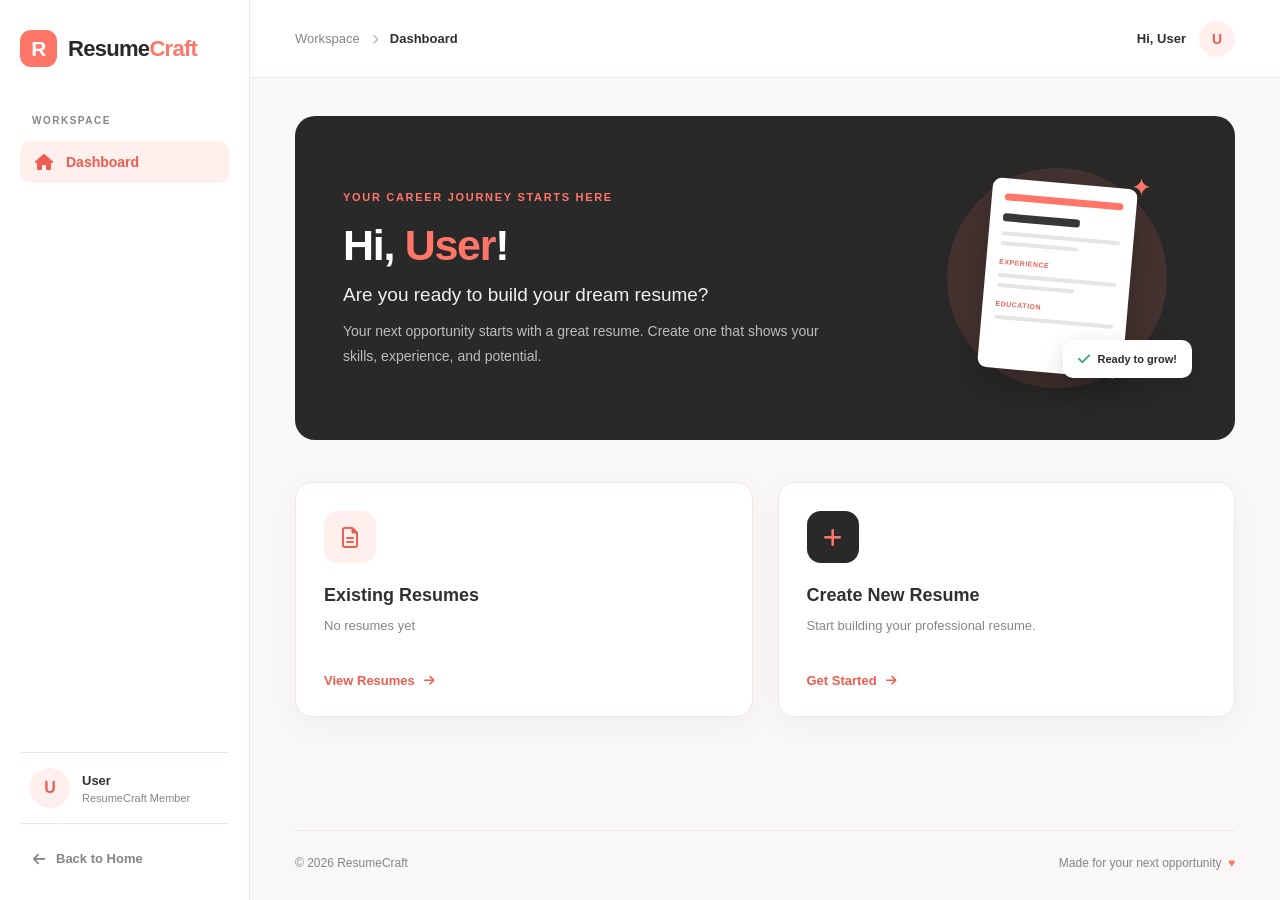
==== dashbord.html @ f927bc64 "Add files via upload" ====
<!DOCTYPE html>
<html lang="en">
<head>
    <meta charset="UTF-8">
    <meta name="viewport" content="width=device-width, initial-scale=1.0">
    <title>Dashboard | ResumeCraft</title>

    <!-- Apply saved theme before displaying the page -->

    <script src="theme.js"></script>
    <link rel="stylesheet" href="dashboard.css">
    <link rel="stylesheet"
          href="https://cdnjs.cloudflare.com/ajax/libs/font-awesome/6.5.2/css/all.min.css">

</head>
<body>

<div class="dashboard">

    <!-- LEFT VERTICAL NAVIGATION -->
    <aside class="sidebar" id="sidebar">

        <a href="index.html" class="logo">
            <span class="logo-icon">R</span>
            <span>Resume<span class="coral-text">Craft</span></span>
        </a>

        <p class="nav-heading">WORKSPACE</p>

        <nav class="navigation">
            <a href="dashboard.html" class="nav-link active">
                <i class="fa-solid fa-house"></i>
                <span>Dashboard</span>
            </a>

        
            </a>
        </nav>

        <div class="sidebar-bottom">

            <div class="sidebar-user">
                <div class="avatar" id="sidebarAvatar">U</div>
                <div class="sidebar-user-info">
                    <strong id="sidebarName">User</strong>
                    <span>ResumeCraft Member</span>
                </div>
            </div>

            <a href="index.html" class="back-home">
                <i class="fa-solid fa-arrow-left"></i>
                Back to Home
            </a>
        </div>
    </aside>

    <!-- RIGHT CONTENT AREA -->
    <main class="main-content">

        <header class="topbar">
            <button id="menuToggle" class="menu-toggle"
                    type="button" aria-label="Open navigation">
                <i class="fa-solid fa-bars"></i>
            </button>

            <div class="breadcrumb">
                <span>Workspace</span>
                <i class="fa-solid fa-chevron-right"></i>
                <strong>Dashboard</strong>
            </div>

            <div class="topbar-user">
                <span id="topbarName">Welcome!</span>
                <div class="avatar small-avatar" id="topbarAvatar">U</div>
            </div>
        </header>

        <div class="page-content">

            <!-- WELCOME HERO -->
            <section class="hero">
                <div class="hero-content">
                    <span class="eyebrow">YOUR CAREER JOURNEY STARTS HERE</span>

                    <h1>
                        Hi, <span id="welcomeName">there</span>!
                    </h1>

                    <h2>Are you ready to build your dream resume?</h2>

                    <p>
                        Your next opportunity starts with a great resume.
                        Create one that shows your skills, experience, and potential.
                    </p>
               </div>

                <div class="hero-art" aria-hidden="true">
                    <div class="hero-circle"></div>

                    <div class="resume-illustration">
                        <div class="illustration-header"></div>
                        <div class="illustration-title"></div>
                        <div class="illustration-line"></div>
                        <div class="illustration-line short"></div>
                        <div class="illustration-section">EXPERIENCE</div>
                        <div class="illustration-line"></div>
                        <div class="illustration-line short"></div>
                        <div class="illustration-section">EDUCATION</div>
                        <div class="illustration-line"></div>
                    </div>

                    <div class="floating-check">
                        <i class="fa-solid fa-check"></i>
                        Ready to grow!
                    </div>

                    <span class="hero-sparkle">✦</span>
                </div>
            </section>


            <section class="resume-grid" id="resumeGrid">

                
<div class="resume-options">

    <!-- EXISTING RESUMES -->
    <a href="my-resume.html" class="resume-option-card">
        <div class="option-icon existing-icon">
            <i class="fa-regular fa-file-lines"></i>
        </div>

        <h3>Existing Resumes</h3>
        <p id="resumeCount">No resumes yet</p>

        <span class="option-link">
            View Resumes
            <i class="fa-solid fa-arrow-right"></i>
        </span>
    </a>

    <!-- CREATE NEW RESUME -->
    <a href="template.html" class="resume-option-card">
        <div class="option-icon create-icon">
            <i class="fa-solid fa-plus"></i>
        </div>

        <h3>Create New Resume</h3>
        <p>Start building your professional resume.</p>

        <span class="option-link">
            Get Started
            <i class="fa-solid fa-arrow-right"></i>
        </span>
    </a>

</div>
</section>



            <footer class="dashboard-footer">
                <span>© 2026 ResumeCraft</span>
                <span>Made for your next opportunity <b>♥</b></span>
            </footer>

        </div>
    </main>
</div>

<script src="dashboard.js"></script>
</body>
</html>
---- dashboard.css ----
/* =========================================
   RESUMECRAFT DASHBOARD
   Theme: Coral + White + Charcoal
========================================= */

:root {
    --coral: #ff7668;
    --coral-dark: #ed5d50;
    --coral-light: #fff0ed;
    --coral-soft: #ffe2dc;

    --charcoal: #292929;
    --text-dark: #303030;
    --text-muted: #858585;

    --white: #ffffff;
    --background: #faf8f7;
    --card-background: #ffffff;

    --border: #eee7e5;
    --sidebar-background: #ffffff;

    --shadow: 0 8px 30px rgba(30, 30, 30, 0.04);
    --transition: 0.3s ease;
}

/* =========================================
   GLOBAL
========================================= */

* {
    margin: 0;
    padding: 0;
    box-sizing: border-box;
}

html {
    scroll-behavior: smooth;
}

body {
    font-family: "Segoe UI", Arial, sans-serif;
    background: var(--background);
    color: var(--text-dark);
    min-height: 100vh;
    transition: background var(--transition), color var(--transition);
}

a {
    text-decoration: none;
    color: inherit;
}

button {
    font-family: inherit;
}

button,
a {
    -webkit-tap-highlight-color: transparent;
}

[hidden] {
    display: none !important;
}

/* =========================================
   DASHBOARD LAYOUT
========================================= */

.dashboard {
    display: flex;
    min-height: 100vh;
}

/* =========================================
   SIDEBAR
========================================= */

.sidebar {
    width: 250px;
    min-width: 250px;
    background: var(--sidebar-background);
    border-right: 1px solid var(--border);

    display: flex;
    flex-direction: column;

    padding: 30px 20px 22px;

    position: fixed;
    top: 0;
    left: 0;
    bottom: 0;

    z-index: 100;

    transition:
        background var(--transition),
        transform var(--transition);
}

/* Logo */

.logo {
    display: flex;
    align-items: center;
    gap: 11px;

    font-size: 22px;
    font-weight: 800;
    letter-spacing: -0.7px;

    color: var(--charcoal);
    margin-bottom: 48px;
}

.logo-icon {
    width: 37px;
    height: 37px;

    display: flex;
    justify-content: center;
    align-items: center;

    background: var(--coral);
    color: var(--white);

    border-radius: 11px;

    font-size: 21px;
    font-weight: 800;
}

.coral-text {
    color: var(--coral);
}

/* Navigation */

.nav-heading {
    color: var(--text-muted);
    font-size: 10px;
    font-weight: 700;
    letter-spacing: 1.5px;

    margin: 0 0 15px 12px;
}

.navigation {
    display: flex;
    flex-direction: column;
    gap: 8px;
}

.nav-link {
    display: flex;
    align-items: center;
    gap: 13px;

    padding: 13px 14px;

    border-radius: 10px;

    color: var(--text-muted);
    font-size: 14px;
    font-weight: 600;

    transition: var(--transition);
}

.nav-link i {
    width: 19px;
    font-size: 16px;
    text-align: center;
}

.nav-link:hover {
    background: var(--coral-light);
    color: var(--coral-dark);
}

.nav-link.active {
    background: var(--coral-light);
    color: var(--coral-dark);
}

.nav-link.active i {
    color: var(--coral-dark);
}

/* Sidebar bottom */

.sidebar-bottom {
    margin-top: auto;
}

.sidebar-user {
    display: flex;
    align-items: center;
    gap: 12px;

    padding: 15px 10px;

    border-top: 1px solid var(--border);
    border-bottom: 1px solid var(--border);

    margin-bottom: 15px;
}

.avatar {
    width: 40px;
    height: 40px;
    min-width: 40px;

    display: flex;
    justify-content: center;
    align-items: center;

    border-radius: 50%;

    background: var(--coral-light);
    color: var(--coral-dark);

    font-size: 16px;
    font-weight: 700;
}

.sidebar-user-info {
    display: flex;
    flex-direction: column;
    gap: 4px;

    min-width: 0;
}

.sidebar-user-info strong {
    font-size: 13px;
    color: var(--text-dark);

    overflow: hidden;
    text-overflow: ellipsis;
    white-space: nowrap;
}

.sidebar-user-info span {
    font-size: 11px;
    color: var(--text-muted);
}

.back-home {
    display: flex;
    align-items: center;
    gap: 11px;

    padding: 12px 13px;

    border-radius: 9px;

    color: var(--text-muted);
    font-size: 13px;
    font-weight: 600;

    transition: var(--transition);
}

.back-home:hover {
    color: var(--coral-dark);
    background: var(--coral-light);
}

.back-home i {
    font-size: 14px;
}

/* =========================================
   MAIN CONTENT
========================================= */

.main-content {
    flex: 1;
    min-width: 0;

    margin-left: 250px;

    display: flex;
    flex-direction: column;
}

/* =========================================
   TOPBAR
========================================= */

.topbar {
    height: 78px;
    min-height: 78px;

    display: flex;
    align-items: center;
    justify-content: space-between;

    padding: 0 45px;

    background: var(--card-background);
    border-bottom: 1px solid var(--border);

    position: sticky;
    top: 0;
    z-index: 50;

    transition: background var(--transition);
}

.breadcrumb {
    display: flex;
    align-items: center;
    gap: 12px;

    font-size: 13px;
    color: var(--text-muted);
}

.breadcrumb i {
    font-size: 10px;
    color: #b5b5b5;
}

.breadcrumb strong {
    color: var(--text-dark);
    font-weight: 600;
}

.topbar-user {
    display: flex;
    align-items: center;
    gap: 13px;

    font-size: 13px;
    font-weight: 600;
    color: var(--text-dark);
}

.small-avatar {
    width: 36px;
    height: 36px;
    min-width: 36px;

    font-size: 14px;
}

.menu-toggle {
    display: none;

    width: 38px;
    height: 38px;

    justify-content: center;
    align-items: center;

    background: var(--coral-light);
    color: var(--coral-dark);

    border: none;
    border-radius: 9px;

    font-size: 17px;
    cursor: pointer;
}

/* =========================================
   PAGE CONTENT
========================================= */

.page-content {
    width: 100%;
    max-width: 1500px;

    margin: 0 auto;
    padding: 38px 45px 25px;

    display: flex;
    flex-direction: column;
    flex: 1;
}

/* =========================================
   WELCOME HERO
========================================= */

.hero {
    min-height: 300px;

    display: flex;
    align-items: center;
    justify-content: space-between;

    position: relative;
    overflow: hidden;

    padding: 42px 48px;

    border-radius: 20px;

    background: var(--charcoal);
    color: var(--white);

    margin-bottom: 42px;
}

.hero-content {
    max-width: 590px;
    position: relative;
    z-index: 2;
}

.eyebrow {
    display: inline-block;

    color: var(--coral);
    font-size: 11px;
    font-weight: 700;
    letter-spacing: 1.7px;

    margin-bottom: 17px;
}

.hero h1 {
    font-size: clamp(30px, 3.5vw, 43px);
    font-weight: 700;
    letter-spacing: -1.3px;
    line-height: 1.2;

    margin-bottom: 12px;
}

.hero h1 span {
    color: var(--coral);
}

.hero h2 {
    font-size: 19px;
    font-weight: 500;

    color: #f1f1f1;

    margin-bottom: 13px;
}

.hero p {
    max-width: 490px;

    color: #bdbdbd;
    font-size: 14px;
    line-height: 1.8;
}

/* =========================================
   HERO RESUME ILLUSTRATION
========================================= */

.hero-art {
    width: 260px;
    height: 240px;
    min-width: 260px;

    position: relative;

    display: flex;
    align-items: center;
    justify-content: center;

    margin-left: 25px;
}

.hero-circle {
    width: 220px;
    height: 220px;

    position: absolute;

    background: var(--coral);
    opacity: 0.13;

    border-radius: 50%;
}

.resume-illustration {
    width: 145px;
    height: 190px;

    position: relative;
    z-index: 1;

    background: var(--white);

    border-radius: 9px;
    padding: 15px 13px;

    box-shadow: 0 15px 40px rgba(0, 0, 0, 0.25);

    transform: rotate(5deg);

    animation: resumeFloat 4s ease-in-out infinite;
}

.illustration-header {
    width: 100%;
    height: 7px;

    background: var(--coral);

    border-radius: 4px;
    margin-bottom: 13px;
}

.illustration-title {
    width: 65%;
    height: 8px;

    background: #373737;

    border-radius: 3px;
    margin-bottom: 10px;
}

.illustration-line {
    width: 100%;
    height: 4px;

    background: #e5e5e5;

    border-radius: 3px;
    margin-bottom: 6px;
}

.illustration-line.short {
    width: 65%;
}

.illustration-section {
    color: var(--coral-dark);

    font-size: 7px;
    font-weight: 800;
    letter-spacing: 0.5px;

    margin: 13px 0 8px;
}

/* Floating label */

.floating-check {
    position: absolute;
    right: -5px;
    bottom: 20px;

    z-index: 2;

    display: flex;
    align-items: center;
    gap: 8px;

    background: var(--white);
    color: var(--charcoal);

    padding: 12px 15px;

    border-radius: 10px;

    font-size: 11px;
    font-weight: 700;

    box-shadow: 0 8px 25px rgba(0, 0, 0, 0.15);

    animation: checkFloat 3s ease-in-out infinite;
}

.floating-check i {
    color: #35a66f;
    font-size: 14px;
}

.hero-sparkle {
    position: absolute;
    top: 15px;
    right: 35px;

    color: var(--coral);
    font-size: 25px;

    animation: sparkle 3s ease-in-out infinite;
}

/* =========================================
   RESUME OPTIONS
========================================= */

.resume-grid {
    width: 100%;
    margin-bottom: 35px;
}

.resume-options {
    display: grid;
    grid-template-columns: repeat(2, minmax(0, 1fr));
    gap: 25px;
}

.resume-option-card {
    min-height: 235px;

    display: flex;
    flex-direction: column;
    align-items: flex-start;

    padding: 28px;

    background: var(--card-background);
    border: 1px solid var(--border);

    border-radius: 16px;

    box-shadow: var(--shadow);

    transition:
        transform var(--transition),
        border-color var(--transition),
        box-shadow var(--transition),
        background var(--transition);
}

.resume-option-card:hover {
    transform: translateY(-5px);

    border-color: var(--coral);

    box-shadow: 0 15px 35px rgba(255, 118, 104, 0.10);
}

/* Option icon */

.option-icon {
    width: 52px;
    height: 52px;

    display: flex;
    align-items: center;
    justify-content: center;

    border-radius: 14px;

    margin-bottom: 22px;

    font-size: 21px;
}

.existing-icon {
    background: #fff0ed;
    color: var(--coral-dark);
}

.create-icon {
    background: var(--charcoal);
    color: var(--coral);
}

/* Option text */

.resume-option-card h3 {
    font-size: 18px;
    font-weight: 700;

    color: var(--text-dark);

    margin-bottom: 10px;
}

.resume-option-card p {
    font-size: 13px;
    line-height: 1.6;

    color: var(--text-muted);

    margin-bottom: 20px;
}

/* Option link */

.option-link {
    display: inline-flex;
    align-items: center;
    gap: 9px;

    margin-top: auto;

    color: var(--coral-dark);

    font-size: 13px;
    font-weight: 700;

    transition: gap var(--transition);
}

.resume-option-card:hover .option-link {
    gap: 14px;
}

.option-link i {
    font-size: 12px;
}

/* =========================================
   DASHBOARD FOOTER
========================================= */

.dashboard-footer {
    display: flex;
    justify-content: space-between;
    align-items: center;
    gap: 15px;

    margin-top: auto;
    padding: 25px 0 5px;

    border-top: 1px solid var(--border);

    color: var(--text-muted);
    font-size: 12px;
}

.dashboard-footer b {
    color: var(--coral);
    margin-left: 3px;
}

/* =========================================
   ANIMATIONS
========================================= */

@keyframes resumeFloat {
    0%,
    100% {
        transform: translateY(0) rotate(5deg);
    }

    50% {
        transform: translateY(-8px) rotate(5deg);
    }
}

@keyframes checkFloat {
    0%,
    100% {
        transform: translateY(0);
    }

    50% {
        transform: translateY(-6px);
    }
}

@keyframes sparkle {
    0%,
    100% {
        opacity: 0.5;
        transform: scale(0.8) rotate(0deg);
    }

    50% {
        opacity: 1;
        transform: scale(1.2) rotate(20deg);
    }
}

/* =========================================
   DARK MODE
========================================= */

.dark-mode {
    --coral: #ff8072;
    --coral-dark: #ff8b7e;
    --coral-light: #3d2928;
    --coral-soft: #4a302e;

    --charcoal: #1e1e1e;
    --text-dark: #eeeeee;
    --text-muted: #a6a6a6;

    --white: #ffffff;
    --background: #151515;
    --card-background: #202020;

    --border: #333333;
    --sidebar-background: #1c1c1c;

    --shadow: 0 8px 30px rgba(0, 0, 0, 0.15);
}

.dark-mode .logo {
    color: #f5f5f5;
}

.dark-mode .hero {
    background: #242424;
}

.dark-mode .resume-option-card {
    background: var(--card-background);
}

.dark-mode .resume-option-card h3 {
    color: var(--text-dark);
}

.dark-mode .create-icon {
    background: #343434;
}

.dark-mode .topbar {
    background: var(--card-background);
}

.dark-mode .resume-illustration {
    background: #eeeeee;
}

.dark-mode .illustration-title {
    background: #373737;
}

/* =========================================
   RESPONSIVE DESIGN
========================================= */

@media (max-width: 1200px) {
    .page-content {
        padding: 30px;
    }

    .topbar {
        padding: 0 30px;
    }

    .hero {
        padding: 35px;
    }

    .hero-art {
        transform: scale(0.9);
        margin-left: 10px;
    }
}

@media (max-width: 1000px) {
    .sidebar {
        width: 220px;
        min-width: 220px;
        padding: 25px 15px 20px;
    }

    .main-content {
        margin-left: 220px;
    }

    .hero-art {
        transform: scale(0.8);
        min-width: 210px;
        margin-left: 0;
    }

    .hero h1 {
        font-size: 34px;
    }

    .hero h2 {
        font-size: 17px;
    }

    .resume-options {
        gap: 18px;
    }

    .resume-option-card {
        padding: 23px;
    }
}

/* Tablet and mobile sidebar */

@media (max-width: 850px) {
    .sidebar {
        width: 250px;
        min-width: 250px;

        transform: translateX(-100%);

        box-shadow: none;
    }

    .sidebar.open {
        transform: translateX(0);

        box-shadow: 10px 0 35px rgba(0, 0, 0, 0.12);
    }

    .main-content {
        margin-left: 0;
        width: 100%;
    }

    .menu-toggle {
        display: flex;
    }

    .topbar {
        height: 70px;
        min-height: 70px;

        padding: 0 25px;

        gap: 15px;
    }

    .breadcrumb {
        margin-right: auto;
    }

    .page-content {
        padding: 25px;
    }

    .hero {
        min-height: 270px;
    }

    .hero-art {
        transform: scale(0.75);
        min-width: 190px;
        margin-left: -10px;
    }

    .hero-content {
        max-width: 500px;
    }
}

/* Smaller tablets */

@media (max-width: 650px) {
    .hero {
        padding: 30px;
    }

    .hero-art {
        display: none;
    }

    .hero-content {
        max-width: 100%;
    }

    .hero h1 {
        font-size: 32px;
    }

    .hero h2 {
        font-size: 17px;
    }

    .hero p {
        font-size: 13px;
    }

    .resume-options {
        grid-template-columns: 1fr;
    }

    .resume-option-card {
        min-height: 210px;
    }

    .dashboard-footer {
        flex-direction: column;
        align-items: flex-start;
        gap: 10px;
    }
}

/* Mobile */

@media (max-width: 480px) {
    .topbar {
        padding: 0 15px;
        gap: 10px;
    }

    .breadcrumb {
        gap: 7px;
        font-size: 11px;
    }

    .topbar-user {
        gap: 7px;
        font-size: 11px;
    }

    .small-avatar {
        width: 32px;
        height: 32px;
        min-width: 32px;
    }

    .page-content {
        padding: 18px 15px;
    }

    .hero {
        padding: 25px 22px;
        border-radius: 15px;
        margin-bottom: 25px;
    }

    .hero h1 {
        font-size: 29px;
    }

    .hero h2 {
        font-size: 16px;
        line-height: 1.5;
    }

    .eyebrow {
        font-size: 9px;
        letter-spacing: 1.2px;
    }

    .resume-option-card {
        padding: 23px;
        border-radius: 13px;
    }

    .option-icon {
        width: 46px;
        height: 46px;
        font-size: 19px;
        margin-bottom: 18px;
    }

    .resume-option-card h3 {
        font-size: 16px;
    }

    .dashboard-footer {
        font-size: 11px;
        padding-top: 20px;
    }
}

/* Reduced motion accessibility */

@media (prefers-reduced-motion: reduce) {
    *,
    *::before,
    *::after {
        animation-duration: 0.01ms !important;
        animation-iteration-count: 1 !important;
        transition-duration: 0.01ms !important;
        scroll-behavior: auto !important;
    }
}
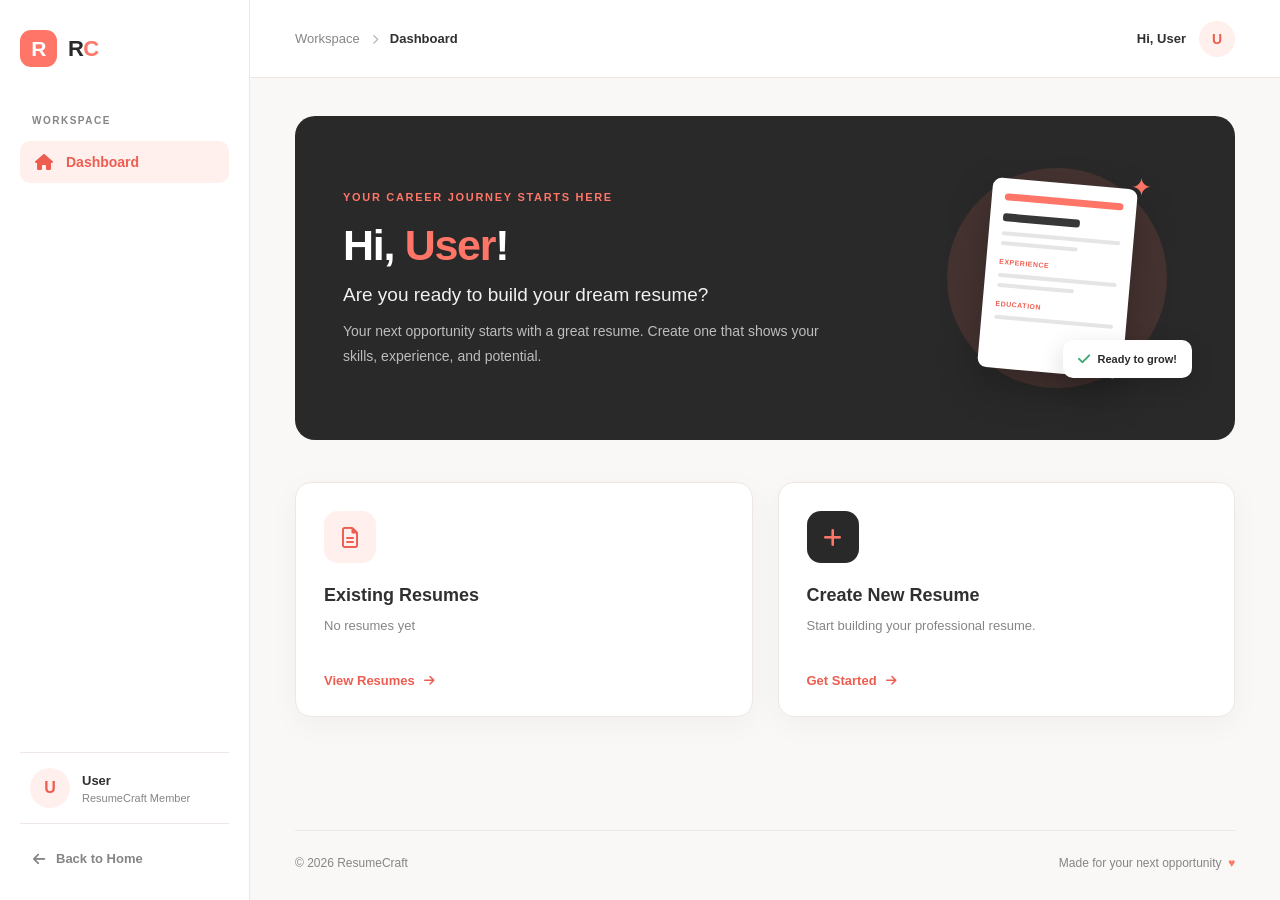
==== commit c54d878f: "Update dashbord.html" ====
--- a/dashbord.html
+++ b/dashbord.html
@@ -23,7 +23,7 @@
 
         <a href="index.html" class="logo">
             <span class="logo-icon">R</span>
-            <span>Resume<span class="coral-text">Craft</span></span>
+            <span>R<span class="coral-text">C</span></span>
         </a>
 
         <p class="nav-heading">WORKSPACE</p>
